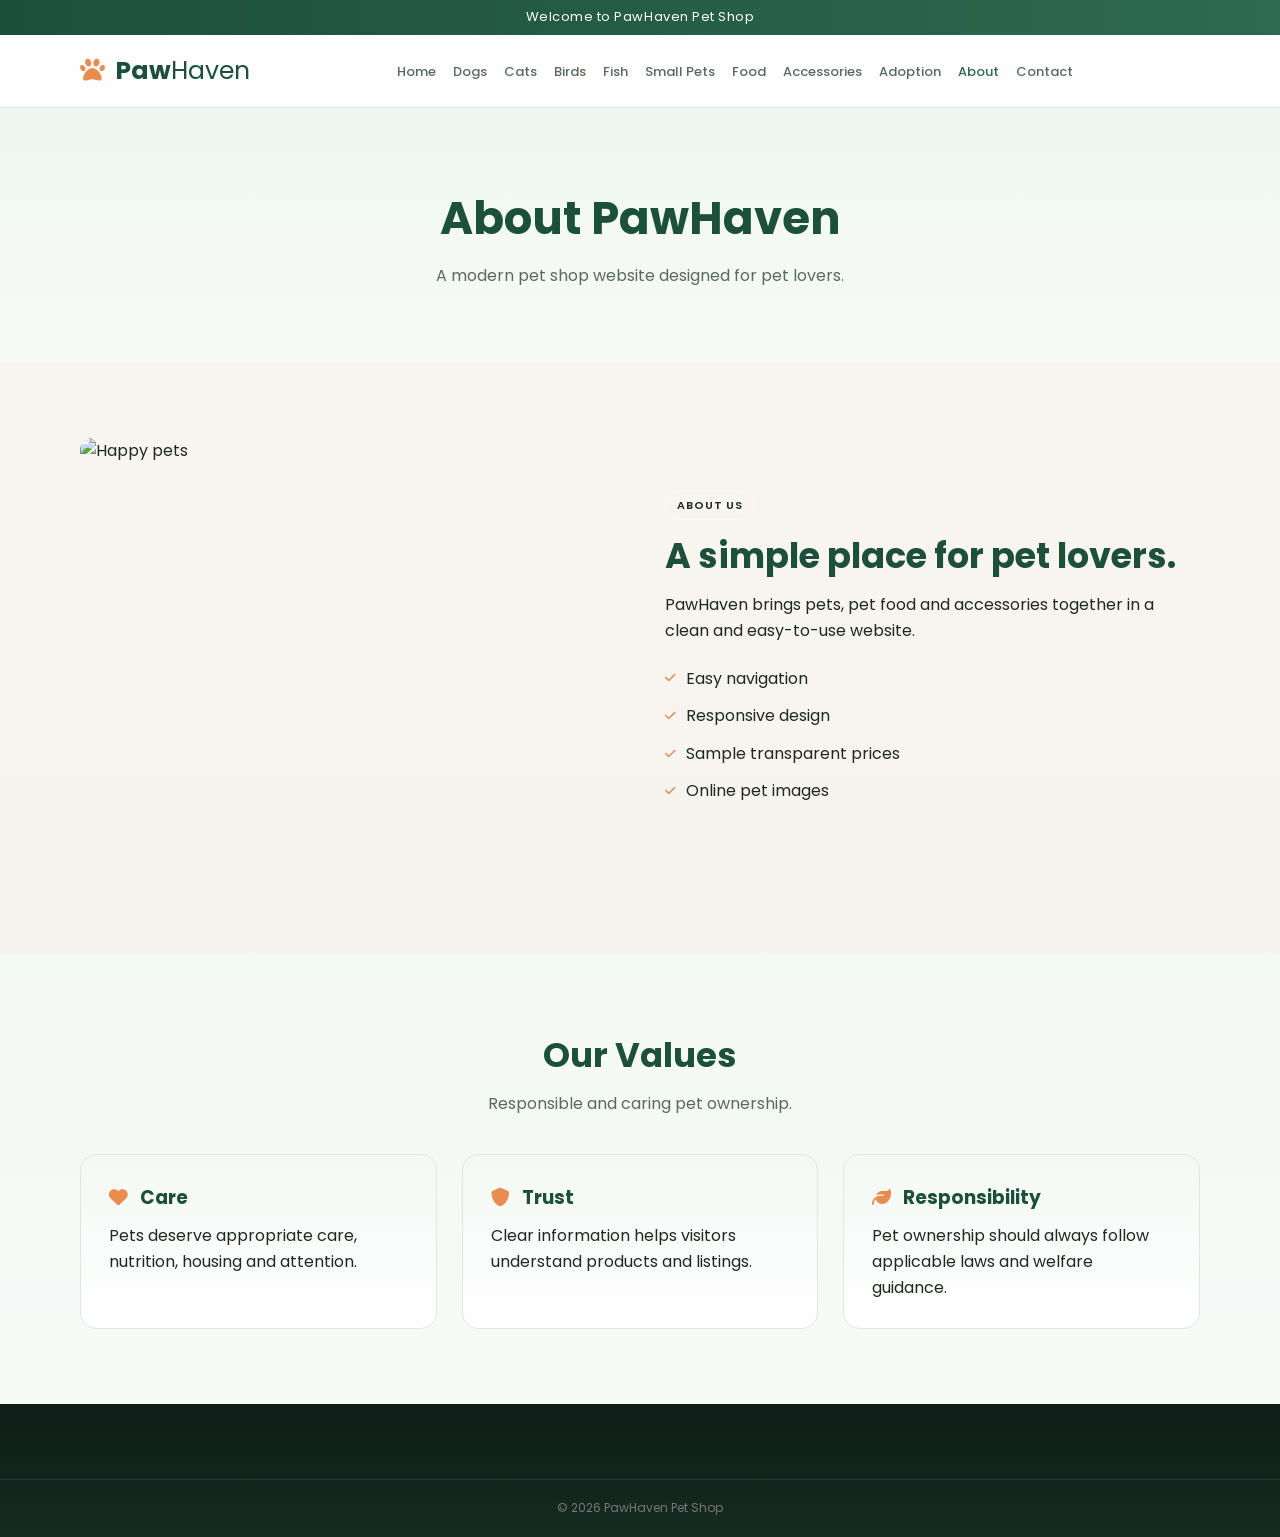
==== about.html @ ca576d59 "secoundf" ====
<!DOCTYPE html>
<html lang="en">
<head>
<meta charset="UTF-8">
<meta name="viewport" content="width=device-width, initial-scale=1.0">
<title>About Us | PawHaven</title>

<link rel="stylesheet" href="style.css">

<link rel="stylesheet"
href="https://cdnjs.cloudflare.com/ajax/libs/font-awesome/6.5.2/css/all.min.css">
</head>

<body>

<div class="topbar">
    Welcome to PawHaven Pet Shop
</div>

<header>
<div class="container nav">

<a href="index.html" class="logo">
<i class="fa-solid fa-paw"></i>
Paw<span>Haven</span>
</a>

<nav>
<ul class="nav-links">

<li><a href="index.html">Home</a></li>
<li><a href="dogs.html">Dogs</a></li>
<li><a href="cats.html">Cats</a></li>
<li><a href="birds.html">Birds</a></li>
<li><a href="fish.html">Fish</a></li>
<li><a href="small-pets.html">Small Pets</a></li>
<li><a href="pet-food.html">Food</a></li>
<li><a href="accessories.html">Accessories</a></li>
<li><a href="adoption.html">Adoption</a></li>
<li><a class="active" href="about.html">About</a></li>
<li><a href="contact.html">Contact</a></li>

</ul>
</nav>

</div>
</header>

<section class="page-hero">

<div class="container">

<h1>About PawHaven</h1>

<p>
A modern pet shop website designed for pet lovers.
</p>

</div>

</section>

<section class="section">

<div class="container split">

<img src="https://images.unsplash.com/photo-1450778869180-41d0601e046e?auto=format&fit=crop&w=1100&q=80"
alt="Happy pets">

<div>

<span class="badge">ABOUT US</span>

<h2>
A simple place for pet lovers.
</h2>

<p>
PawHaven brings pets, pet food and accessories together
in a clean and easy-to-use website.
</p>

<div class="checks">

<div>
<i class="fa-solid fa-check"></i>
Easy navigation
</div>

<div>
<i class="fa-solid fa-check"></i>
Responsive design
</div>

<div>
<i class="fa-solid fa-check"></i>
Sample transparent prices
</div>

<div>
<i class="fa-solid fa-check"></i>
Online pet images
</div>

</div>

</div>

</div>

</section>

<section class="section gray">

<div class="container">

<div class="section-head">

<h2>Our Values</h2>

<p>
Responsible and caring pet ownership.
</p>

</div>

<div class="grid">

<div class="notice">

<h3>
<i class="fa-solid fa-heart"></i>
Care
</h3>

<p>
Pets deserve appropriate care, nutrition, housing and attention.
</p>

</div>

<div class="notice">

<h3>
<i class="fa-solid fa-shield"></i>
Trust
</h3>

<p>
Clear information helps visitors understand products and listings.
</p>

</div>

<div class="notice">

<h3>
<i class="fa-solid fa-leaf"></i>
Responsibility
</h3>

<p>
Pet ownership should always follow applicable laws and welfare guidance.
</p>

</div>

</div>

</div>

</section>

<footer>

<div class="copyright">
© 2026 PawHaven Pet Shop
</div>

</footer>

</body>
</html>
---- style.css ----
/* =========================================
   PAWHAVEN PET SHOP
   Main CSS
   ========================================= */

/* Google Font */
@import url(
'https://fonts.googleapis.com/css2?family=Poppins:wght@300;400;500;600;700&display=swap'
);


/* =========================================
   RESET
   ========================================= */

:root {
    --bg: #f6f3ee;
    --bg-soft: #eef7f2;
    --surface: #ffffff;
    --surface-alt: #f3f9f5;
    --primary: #2d6a4f;
    --primary-dark: #1d4f3d;
    --primary-soft: #dfeee5;
    --secondary: #f4b267;
    --secondary-dark: #e88c4f;
    --accent: #ff8f70;
    --text: #1f2a1f;
    --muted: #58695f;
    --line: #dfe7df;
    --shadow: rgba(24, 52, 38, 0.12);
}

* {
    margin: 0;
    padding: 0;
    box-sizing: border-box;
}

html {
    scroll-behavior: smooth;
}

body {
    font-family: "Poppins", sans-serif;
    color: var(--text);
    background: linear-gradient(180deg, #f9f5f0 0%, var(--bg) 100%);
    line-height: 1.6;
}

a {
    text-decoration: none;
    color: inherit;
}

img {
    width: 100%;
    display: block;
}


/* =========================================
   CONTAINER
   ========================================= */

.container {
    width: min(1120px, 92%);
    margin: auto;
}


/* =========================================
   TOP BAR
   ========================================= */

.topbar {
    background: linear-gradient(90deg, var(--primary-dark), var(--primary));
    color: #fff;
    text-align: center;
    padding: 7px;
    font-size: 13px;
    letter-spacing: 0.04em;
}


/* =========================================
   NAVBAR
   ========================================= */

header {
    background: rgba(255, 255, 255, 0.9);
    backdrop-filter: blur(8px);
    border-bottom: 1px solid var(--line);
    position: sticky;
    top: 0;
    z-index: 100;
}

.nav {
    min-height: 72px;

    display: flex;
    align-items: center;
    justify-content: space-between;

    gap: 20px;
}

.logo {
    font-size: 25px;
    font-weight: 700;
    color: var(--primary-dark);
}

.logo i {
    margin-right: 5px;
    color: var(--secondary-dark);
}

.logo span {
    font-weight: 400;
}

.nav-links {
    display: flex;
    align-items: center;
    justify-content: center;
    gap: 17px;
    list-style: none;
}

.nav-links a {
    font-size: 13px;
    font-weight: 500;
    color: var(--muted);
    transition: 0.3s;
}

.nav-links a:hover,
.nav-links a.active {
    color: var(--primary);
}

.nav-icons {
    display: flex;
    gap: 12px;
}

header nav {
    flex: 1;
}

.nav-icons a {
    width: 38px;
    height: 38px;

    border: 1px solid var(--line);
    border-radius: 50%;
    color: var(--primary-dark);

    display: grid;
    place-items: center;

    transition: 0.3s;
}

.nav-icons a:hover {
    background: linear-gradient(135deg, var(--primary), var(--primary-dark));
    color: #fff;
    box-shadow: 0 8px 18px rgba(45, 106, 79, 0.18);
}


/* =========================================
   HERO
   ========================================= */

.hero {
    min-height: 620px;

    display: flex;
    align-items: center;

    color: white;

    background:
    linear-gradient(
        90deg,
        rgba(14, 38, 28, 0.82),
        rgba(24, 54, 40, 0.45)
    ),
    url(
        "https://images.unsplash.com/photo-1450778869180-41d0601e046e?auto=format&fit=crop&w=1800&q=85"
    );

    background-position: center;
    background-size: cover;
}

.hero-content {
    max-width: 650px;
}

.hero h1 {
    font-size: clamp(40px, 6vw, 68px);
    line-height: 1.05;
    margin: 15px 0 20px;
}

.hero p {
    max-width: 580px;
    color: #f7f4ef;
    margin-bottom: 28px;
}


/* =========================================
   BADGE
   ========================================= */

.badge {
    display: inline-block;

    border: 1px solid rgba(255,255,255,0.35);
    border-radius: 30px;
    background: rgba(255,255,255,0.08);

    padding: 5px 11px;

    font-size: 11px;
    font-weight: 600;
    letter-spacing: 0.08em;
    text-transform: uppercase;
}


/* =========================================
   BUTTON
   ========================================= */

.btn {
    display: inline-block;

    background: linear-gradient(135deg, var(--primary), var(--primary-dark));
    color: #fff;

    border: 1px solid var(--primary);

    padding: 11px 21px;

    border-radius: 999px;

    font-size: 14px;
    font-weight: 600;

    cursor: pointer;

    transition: 0.3s;
    box-shadow: 0 12px 24px rgba(45, 106, 79, 0.18);
}

.btn:hover {
    background: linear-gradient(135deg, var(--primary-dark), var(--primary));
    transform: translateY(-2px);
}

.btn.light {
    background: #fff;
    color: var(--primary-dark);
    border-color: #fff;
    box-shadow: 0 12px 24px rgba(255,255,255,0.15);
}


/* =========================================
   SECTIONS
   ========================================= */

.section {
    padding: 75px 0;
}

.gray {
    background: linear-gradient(180deg, var(--surface-alt), #f8faf8);
}

.section-head {
    text-align: center;
    margin-bottom: 38px;
}

.section-head h2 {
    font-size: 34px;
    margin-bottom: 8px;
    color: var(--primary-dark);
}

.section-head p {
    color: var(--muted);
}


/* =========================================
   CATEGORY GRID
   ========================================= */

.category-grid {
    display: grid;

    grid-template-columns:
    repeat(4, 1fr);

    gap: 20px;
}

.category {
    height: 270px;

    position: relative;

    overflow: hidden;

    border-radius: 18px;

    color: #fff;
    box-shadow: 0 12px 24px rgba(34, 52, 40, 0.08);
}

.category img {
    width: 100%;
    height: 100%;

    object-fit: cover;

    filter: brightness(0.62);

    transition: 0.4s;
}

.category:hover img {
    transform: scale(1.06);
}

.category div {
    position: absolute;

    left: 20px;
    bottom: 20px;
}

.category h3 {
    font-size: 23px;
}

.category p {
    color: rgba(255, 255, 255, 0.9);
}


/* =========================================
   PRODUCT GRID
   ========================================= */

.grid {
    display: grid;

    grid-template-columns:
    repeat(3, 1fr);

    gap: 25px;
}

.card {
    border: 1px solid var(--line);

    background: var(--surface);

    border-radius: 16px;

    overflow: hidden;

    transition: 0.3s;
}

.card:hover {
    transform: translateY(-6px);

    box-shadow:
    0 14px 30px var(--shadow);
}

.card-img {
    height: 240px;

    object-fit: cover;
}

.card-body {
    padding: 20px;
}

.card-body h3 {
    font-size: 20px;
    margin: 8px 0;
}

.card-body p {
    color: #666;
    font-size: 14px;
}

.meta {
    margin-bottom: 10px;
}

.price {
    font-size: 21px;

    font-weight: 700;

    color: var(--primary-dark);

    margin: 15px 0;
}


/* =========================================
   SPLIT SECTION
   ========================================= */

.split {
    display: grid;

    grid-template-columns:
    1fr 1fr;

    gap: 50px;

    align-items: center;
}

.split img {
    height: 440px;

    object-fit: cover;

    border-radius: 12px;
}

.split h2 {
    font-size: 35px;

    line-height: 1.2;

    margin: 15px 0;
    color: var(--primary-dark);
}


/* =========================================
   CHECK LIST
   ========================================= */

.checks {
    display: grid;

    gap: 12px;

    margin: 22px 0;
}

.checks div {
    display: flex;

    align-items: center;

    gap: 10px;
}

.checks i {
    font-size: 12px;
    color: var(--secondary-dark);
}


/* =========================================
   CTA
   ========================================= */

.cta {
    background: linear-gradient(135deg, var(--primary-dark), var(--primary));

    color: #fff;

    text-align: center;

    padding: 70px 20px;
}

.cta h2 {
    font-size: 32px;
}

.cta p {
    color: rgba(255,255,255,0.8);

    margin: 8px 0 25px;
}


/* =========================================
   PAGE HERO
   ========================================= */

.page-hero {
    background: linear-gradient(180deg, var(--bg-soft), #f8faf6);

    text-align: center;

    padding: 75px 20px;
}

.page-hero h1 {
    font-size: 45px;
    color: var(--primary-dark);
}

.page-hero p {
    color: var(--muted);

    max-width: 650px;

    margin: 8px auto 0;
}


/* =========================================
   INFO BOX
   ========================================= */

.notice {
    background: linear-gradient(180deg, var(--surface-alt), #ffffff);
    border: 1px solid var(--line);

    padding: 28px;

    border-radius: 16px;
}

.notice h3 {
    margin-bottom: 10px;
    color: var(--primary-dark);
}

.notice i {
    margin-right: 8px;
    color: var(--secondary-dark);
}


/* =========================================
   CONTACT
   ========================================= */

.form-wrap {
    display: grid;

    grid-template-columns:
    1fr 1fr;

    gap: 45px;
}

.form {
    display: grid;

    gap: 15px;
}

.form input,
.form textarea,
.form select {
    width: 100%;

    padding: 13px 14px;

    border: 1px solid #ccc;

    border-radius: 5px;

    font-family: inherit;

    font-size: 14px;

    outline: none;
}

.form input:focus,
.form textarea:focus,
.form select:focus {
    border-color: #111;
}

.form textarea {
    min-height: 160px;

    resize: vertical;
}

.info-list {
    display: grid;

    gap: 20px;

    margin-top: 25px;
}

.info-item {
    display: flex;

    align-items: center;

    gap: 14px;
}

.icon-btn {
    width: 42px;
    height: 42px;

    border: 1px solid #ddd;

    border-radius: 50%;

    display: grid;

    place-items: center;

    flex-shrink: 0;
}

.info-item p {
    color: #666;

    font-size: 14px;
}


/* =========================================
   FOOTER
   ========================================= */

footer {
    background: linear-gradient(180deg, #0f1d17, #152b22 100%);

    color: #fff;

    padding: 45px 0 20px;
}

.footer-grid {
    display: grid;

    grid-template-columns:
    2fr 1fr 1fr 1fr;

    gap: 30px;
}

footer h3 {
    margin-bottom: 13px;
    color: #fff;
}

footer p,
footer a {
    color: rgba(255,255,255,0.72);

    font-size: 13px;
}

footer ul {
    list-style: none;

    display: grid;

    gap: 7px;
}

footer a:hover {
    color: #fff;
}

.copyright {
    border-top: 1px solid #333;

    margin-top: 30px;

    padding-top: 18px;

    text-align: center;

    color: #777;

    font-size: 12px;
}


/* =========================================
   TABLET
   ========================================= */

@media (max-width: 1050px) {

    .nav-links {
        gap: 10px;
    }

    .nav-links a {
        font-size: 12px;
    }

    .category-grid {
        grid-template-columns:
        repeat(2, 1fr);
    }

}


/* =========================================
   TABLET
   ========================================= */

@media (max-width: 800px) {

    .nav {
        min-height: 65px;
    }

    nav {
        display: none;
    }

    .nav-icons {
        margin-left: auto;
    }

    .grid {
        grid-template-columns:
        repeat(2, 1fr);
    }

    .split {
        grid-template-columns: 1fr;
    }

    .form-wrap {
        grid-template-columns: 1fr;
    }

    .footer-grid {
        grid-template-columns:
        repeat(2, 1fr);
    }

}


/* =========================================
   MOBILE
   ========================================= */

@media (max-width: 600px) {

    .container {
        width: 92%;
    }

    .hero {
        min-height: 540px;
    }

    .hero h1 {
        font-size: 42px;
    }

    .section {
        padding: 55px 0;
    }

    .section-head h2 {
        font-size: 29px;
    }

    .grid {
        grid-template-columns: 1fr;
    }

    .category-grid {
        grid-template-columns: 1fr;
    }

    .category {
        height: 230px;
    }

    .split {
        grid-template-columns: 1fr;
    }

    .split img {
        height: 300px;
    }

    .split h2 {
        font-size: 29px;
    }

    .footer-grid {
        grid-template-columns: 1fr;
    }

    .page-hero {
        padding: 55px 15px;
    }

    .page-hero h1 {
        font-size: 36px;
    }

    .nav-icons {
        display: none;
    }

}


/* =========================================
   VERY SMALL MOBILE
   ========================================= */

@media (max-width: 400px) {

    .hero h1 {
        font-size: 36px;
    }

    .hero p {
        font-size: 14px;
    }

    .btn {
        padding: 10px 17px;
    }

}
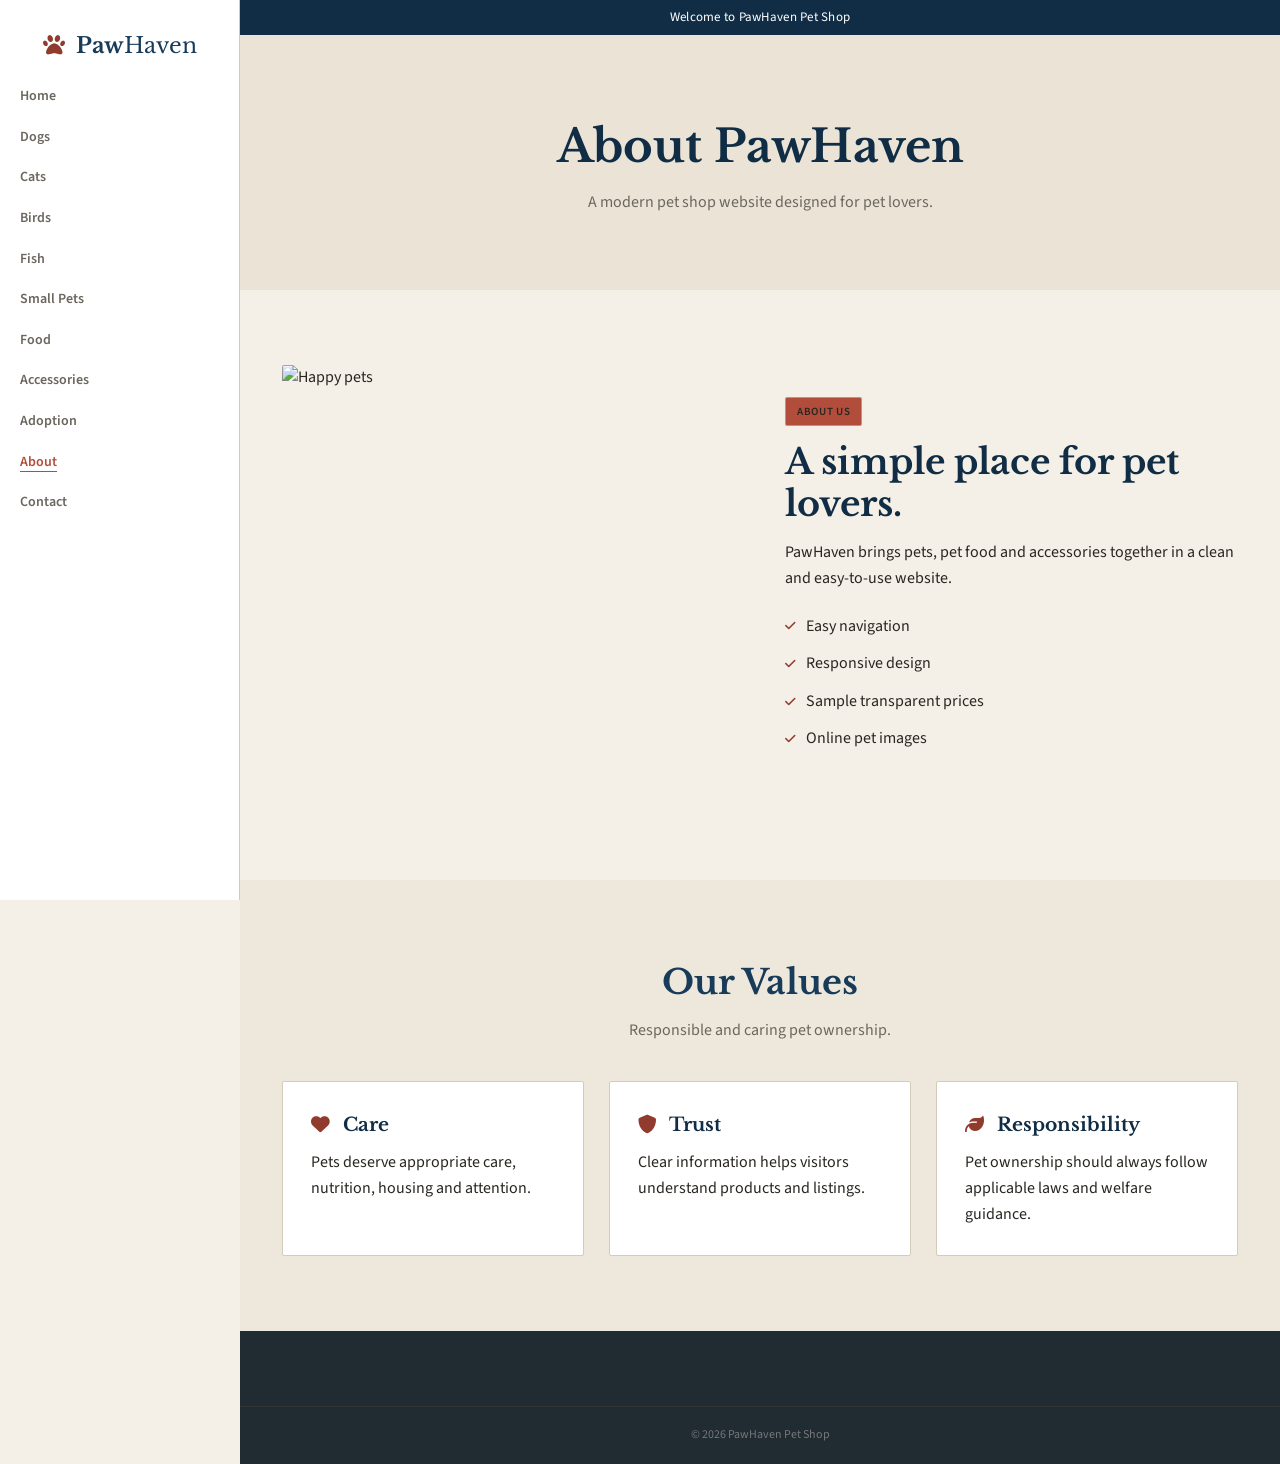
==== commit b208c745: "add slide bar" ====
--- a/about.html
+++ b/about.html
@@ -30,7 +30,7 @@
 
 <li><a href="index.html">Home</a></li>
 <li><a href="dogs.html">Dogs</a></li>
-<li><a href="cats.html">Cats</a></li>
+<li><a href="cats.html" target="_blank" rel="noopener noreferrer">Cats</a></li>
 <li><a href="birds.html">Birds</a></li>
 <li><a href="fish.html">Fish</a></li>
 <li><a href="small-pets.html">Small Pets</a></li>
--- a/style.css
+++ b/style.css
@@ -3,10 +3,8 @@
    Main CSS
    ========================================= */
 
-/* Google Font */
-@import url(
-'https://fonts.googleapis.com/css2?family=Poppins:wght@300;400;500;600;700&display=swap'
-);
+/* A familiar print-inspired type pairing keeps the shop feeling established. */
+@import url('https://fonts.googleapis.com/css2?family=Libre+Baskerville:wght@400;700&family=Source+Sans+3:wght@400;600;700&display=swap');
 
 
 /* =========================================
@@ -14,20 +12,20 @@
    ========================================= */
 
 :root {
-    --bg: #f6f3ee;
-    --bg-soft: #eef7f2;
+    --bg: #f5f0e7;
+    --bg-soft: #ebe4d6;
     --surface: #ffffff;
-    --surface-alt: #f3f9f5;
-    --primary: #2d6a4f;
-    --primary-dark: #1d4f3d;
-    --primary-soft: #dfeee5;
-    --secondary: #f4b267;
-    --secondary-dark: #e88c4f;
-    --accent: #ff8f70;
-    --text: #1f2a1f;
-    --muted: #58695f;
-    --line: #dfe7df;
-    --shadow: rgba(24, 52, 38, 0.12);
+    --surface-alt: #eee8dc;
+    --primary: #173b59;
+    --primary-dark: #102d45;
+    --primary-soft: #dce4e9;
+    --secondary: #b34d3b;
+    --secondary-dark: #913b2e;
+    --accent: #c88b42;
+    --text: #292621;
+    --muted: #6b665e;
+    --line: #d5cbbb;
+    --shadow: rgba(42, 35, 25, 0.12);
 }
 
 * {
@@ -41,10 +39,11 @@
 }
 
 body {
-    font-family: "Poppins", sans-serif;
+    font-family: "Source Sans 3", sans-serif;
     color: var(--text);
-    background: linear-gradient(180deg, #f9f5f0 0%, var(--bg) 100%);
+    background: var(--bg);
     line-height: 1.6;
+    padding-left: 240px;
 }
 
 a {
@@ -73,12 +72,12 @@
    ========================================= */
 
 .topbar {
-    background: linear-gradient(90deg, var(--primary-dark), var(--primary));
+    background: var(--primary-dark);
     color: #fff;
     text-align: center;
     padding: 7px;
     font-size: 13px;
-    letter-spacing: 0.04em;
+    letter-spacing: 0.02em;
 }
 
 
@@ -87,28 +86,32 @@
    ========================================= */
 
 header {
-    background: rgba(255, 255, 255, 0.9);
-    backdrop-filter: blur(8px);
-    border-bottom: 1px solid var(--line);
-    position: sticky;
-    top: 0;
-    z-index: 100;
+    background: var(--surface);
+    border-right: 1px solid var(--line);
+    position: fixed;
+    inset: 0 auto 0 0;
+    width: 240px;
+    z-index: 10;
 }
 
 .nav {
-    min-height: 72px;
+    min-height: 100%;
+    width: 100%;
+    padding: 28px 20px;
 
     display: flex;
-    align-items: center;
-    justify-content: space-between;
+    flex-direction: column;
+    align-items: stretch;
 
     gap: 20px;
 }
 
 .logo {
-    font-size: 25px;
+    font-family: "Libre Baskerville", Georgia, serif;
+    font-size: 22px;
     font-weight: 700;
-    color: var(--primary-dark);
+    color: var(--primary);
+    text-align: center;
 }
 
 .logo i {
@@ -121,23 +124,24 @@
 }
 
 .nav-links {
-    display: flex;
-    align-items: center;
-    justify-content: center;
-    gap: 17px;
+    display: grid;
+    justify-items: start;
+    gap: 15px;
     list-style: none;
 }
 
 .nav-links a {
-    font-size: 13px;
-    font-weight: 500;
+    font-size: 14px;
+    font-weight: 600;
     color: var(--muted);
     transition: 0.3s;
 }
 
 .nav-links a:hover,
 .nav-links a.active {
-    color: var(--primary);
+    color: var(--secondary);
+    text-decoration: underline;
+    text-underline-offset: 5px;
 }
 
 .nav-icons {
@@ -149,24 +153,30 @@
     flex: 1;
 }
 
+header nav ul {
+    align-content: center;
+    height: 100%;
+}
+
 .nav-icons a {
     width: 38px;
+    justify-content: center;
     height: 38px;
 
     border: 1px solid var(--line);
-    border-radius: 50%;
+    border-radius: 2px;
     color: var(--primary-dark);
 
     display: grid;
     place-items: center;
 
-    transition: 0.3s;
+    transition: 0.2s;
 }
 
 .nav-icons a:hover {
-    background: linear-gradient(135deg, var(--primary), var(--primary-dark));
+    background: var(--primary);
     color: #fff;
-    box-shadow: 0 8px 18px rgba(45, 106, 79, 0.18);
+    box-shadow: none;
 }
 
 
@@ -175,7 +185,7 @@
    ========================================= */
 
 .hero {
-    min-height: 620px;
+    min-height: 540px;
 
     display: flex;
     align-items: center;
@@ -183,11 +193,7 @@
     color: white;
 
     background:
-    linear-gradient(
-        90deg,
-        rgba(14, 38, 28, 0.82),
-        rgba(24, 54, 40, 0.45)
-    ),
+    linear-gradient(90deg, rgba(16, 45, 69, 0.86), rgba(16, 45, 69, 0.3)),
     url(
         "https://images.unsplash.com/photo-1450778869180-41d0601e046e?auto=format&fit=crop&w=1800&q=85"
     );
@@ -201,6 +207,7 @@
 }
 
 .hero h1 {
+    font-family: "Libre Baskerville", Georgia, serif;
     font-size: clamp(40px, 6vw, 68px);
     line-height: 1.05;
     margin: 15px 0 20px;
@@ -221,14 +228,14 @@
     display: inline-block;
 
     border: 1px solid rgba(255,255,255,0.35);
-    border-radius: 30px;
-    background: rgba(255,255,255,0.08);
+    border-radius: 2px;
+    background: var(--secondary);
 
     padding: 5px 11px;
 
     font-size: 11px;
     font-weight: 600;
-    letter-spacing: 0.08em;
+    letter-spacing: 0.06em;
     text-transform: uppercase;
 }
 
@@ -240,34 +247,33 @@
 .btn {
     display: inline-block;
 
-    background: linear-gradient(135deg, var(--primary), var(--primary-dark));
+    background: var(--secondary);
     color: #fff;
 
     border: 1px solid var(--primary);
 
     padding: 11px 21px;
 
-    border-radius: 999px;
+    border-radius: 2px;
 
     font-size: 14px;
     font-weight: 600;
 
     cursor: pointer;
 
-    transition: 0.3s;
-    box-shadow: 0 12px 24px rgba(45, 106, 79, 0.18);
+    transition: 0.2s;
+    box-shadow: none;
 }
 
 .btn:hover {
-    background: linear-gradient(135deg, var(--primary-dark), var(--primary));
-    transform: translateY(-2px);
+    background: var(--secondary-dark);
 }
 
 .btn.light {
     background: #fff;
     color: var(--primary-dark);
     border-color: #fff;
-    box-shadow: 0 12px 24px rgba(255,255,255,0.15);
+    box-shadow: none;
 }
 
 
@@ -280,7 +286,7 @@
 }
 
 .gray {
-    background: linear-gradient(180deg, var(--surface-alt), #f8faf8);
+    background: var(--surface-alt);
 }
 
 .section-head {
@@ -289,9 +295,10 @@
 }
 
 .section-head h2 {
+    font-family: "Libre Baskerville", Georgia, serif;
     font-size: 34px;
     margin-bottom: 8px;
-    color: var(--primary-dark);
+    color: var(--primary);
 }
 
 .section-head p {
@@ -319,10 +326,11 @@
 
     overflow: hidden;
 
-    border-radius: 18px;
+    border-radius: 2px;
 
     color: #fff;
-    box-shadow: 0 12px 24px rgba(34, 52, 40, 0.08);
+    box-shadow: none;
+    border: 4px solid var(--surface);
 }
 
 .category img {
@@ -348,6 +356,7 @@
 }
 
 .category h3 {
+    font-family: "Libre Baskerville", Georgia, serif;
     font-size: 23px;
 }
 
@@ -374,7 +383,7 @@
 
     background: var(--surface);
 
-    border-radius: 16px;
+    border-radius: 2px;
 
     overflow: hidden;
 
@@ -382,10 +391,7 @@
 }
 
 .card:hover {
-    transform: translateY(-6px);
-
-    box-shadow:
-    0 14px 30px var(--shadow);
+    box-shadow: 0 8px 18px var(--shadow);
 }
 
 .card-img {
@@ -399,6 +405,7 @@
 }
 
 .card-body h3 {
+    font-family: "Libre Baskerville", Georgia, serif;
     font-size: 20px;
     margin: 8px 0;
 }
@@ -443,10 +450,11 @@
 
     object-fit: cover;
 
-    border-radius: 12px;
+    border-radius: 2px;
 }
 
 .split h2 {
+    font-family: "Libre Baskerville", Georgia, serif;
     font-size: 35px;
 
     line-height: 1.2;
@@ -487,7 +495,7 @@
    ========================================= */
 
 .cta {
-    background: linear-gradient(135deg, var(--primary-dark), var(--primary));
+    background: var(--primary-dark);
 
     color: #fff;
 
@@ -497,6 +505,7 @@
 }
 
 .cta h2 {
+    font-family: "Libre Baskerville", Georgia, serif;
     font-size: 32px;
 }
 
@@ -512,7 +521,7 @@
    ========================================= */
 
 .page-hero {
-    background: linear-gradient(180deg, var(--bg-soft), #f8faf6);
+    background: var(--bg-soft);
 
     text-align: center;
 
@@ -520,6 +529,7 @@
 }
 
 .page-hero h1 {
+    font-family: "Libre Baskerville", Georgia, serif;
     font-size: 45px;
     color: var(--primary-dark);
 }
@@ -538,15 +548,16 @@
    ========================================= */
 
 .notice {
-    background: linear-gradient(180deg, var(--surface-alt), #ffffff);
+    background: var(--surface);
     border: 1px solid var(--line);
 
     padding: 28px;
 
-    border-radius: 16px;
+    border-radius: 2px;
 }
 
 .notice h3 {
+    font-family: "Libre Baskerville", Georgia, serif;
     margin-bottom: 10px;
     color: var(--primary-dark);
 }
@@ -628,7 +639,7 @@
 
     border: 1px solid #ddd;
 
-    border-radius: 50%;
+    border-radius: 2px;
 
     display: grid;
 
@@ -649,7 +660,7 @@
    ========================================= */
 
 footer {
-    background: linear-gradient(180deg, #0f1d17, #152b22 100%);
+    background: #202b32;
 
     color: #fff;
 
@@ -732,16 +743,56 @@
 
 @media (max-width: 800px) {
 
+    body {
+        padding-left: 0;
+    }
+
     .nav {
+        width: min(1120px, 92%);
         min-height: 65px;
+        padding: 0;
+        flex-direction: row;
+        align-items: center;
+        justify-content: space-between;
+        flex-wrap: wrap;
+    }
+
+    header {
+        position: relative;
+        width: auto;
+        border-right: 0;
+        border-bottom: 1px solid var(--line);
+    }
+
+    .logo {
+        text-align: left;
     }
 
     nav {
-        display: none;
+        display: block;
+        flex-basis: 100%;
+        order: 3;
+        min-width: 0;
+    }
+
+    .nav-links {
+        display: flex;
+        align-items: center;
+        justify-content: flex-start;
+        justify-content: flex-start;
+        overflow-x: auto;
+        padding: 9px 0 11px;
+        white-space: nowrap;
+        min-width: 0;
+        width: 100%;
     }
 
     .nav-icons {
         margin-left: auto;
+    }
+
+    header nav ul {
+        height: auto;
     }
 
     .grid {
